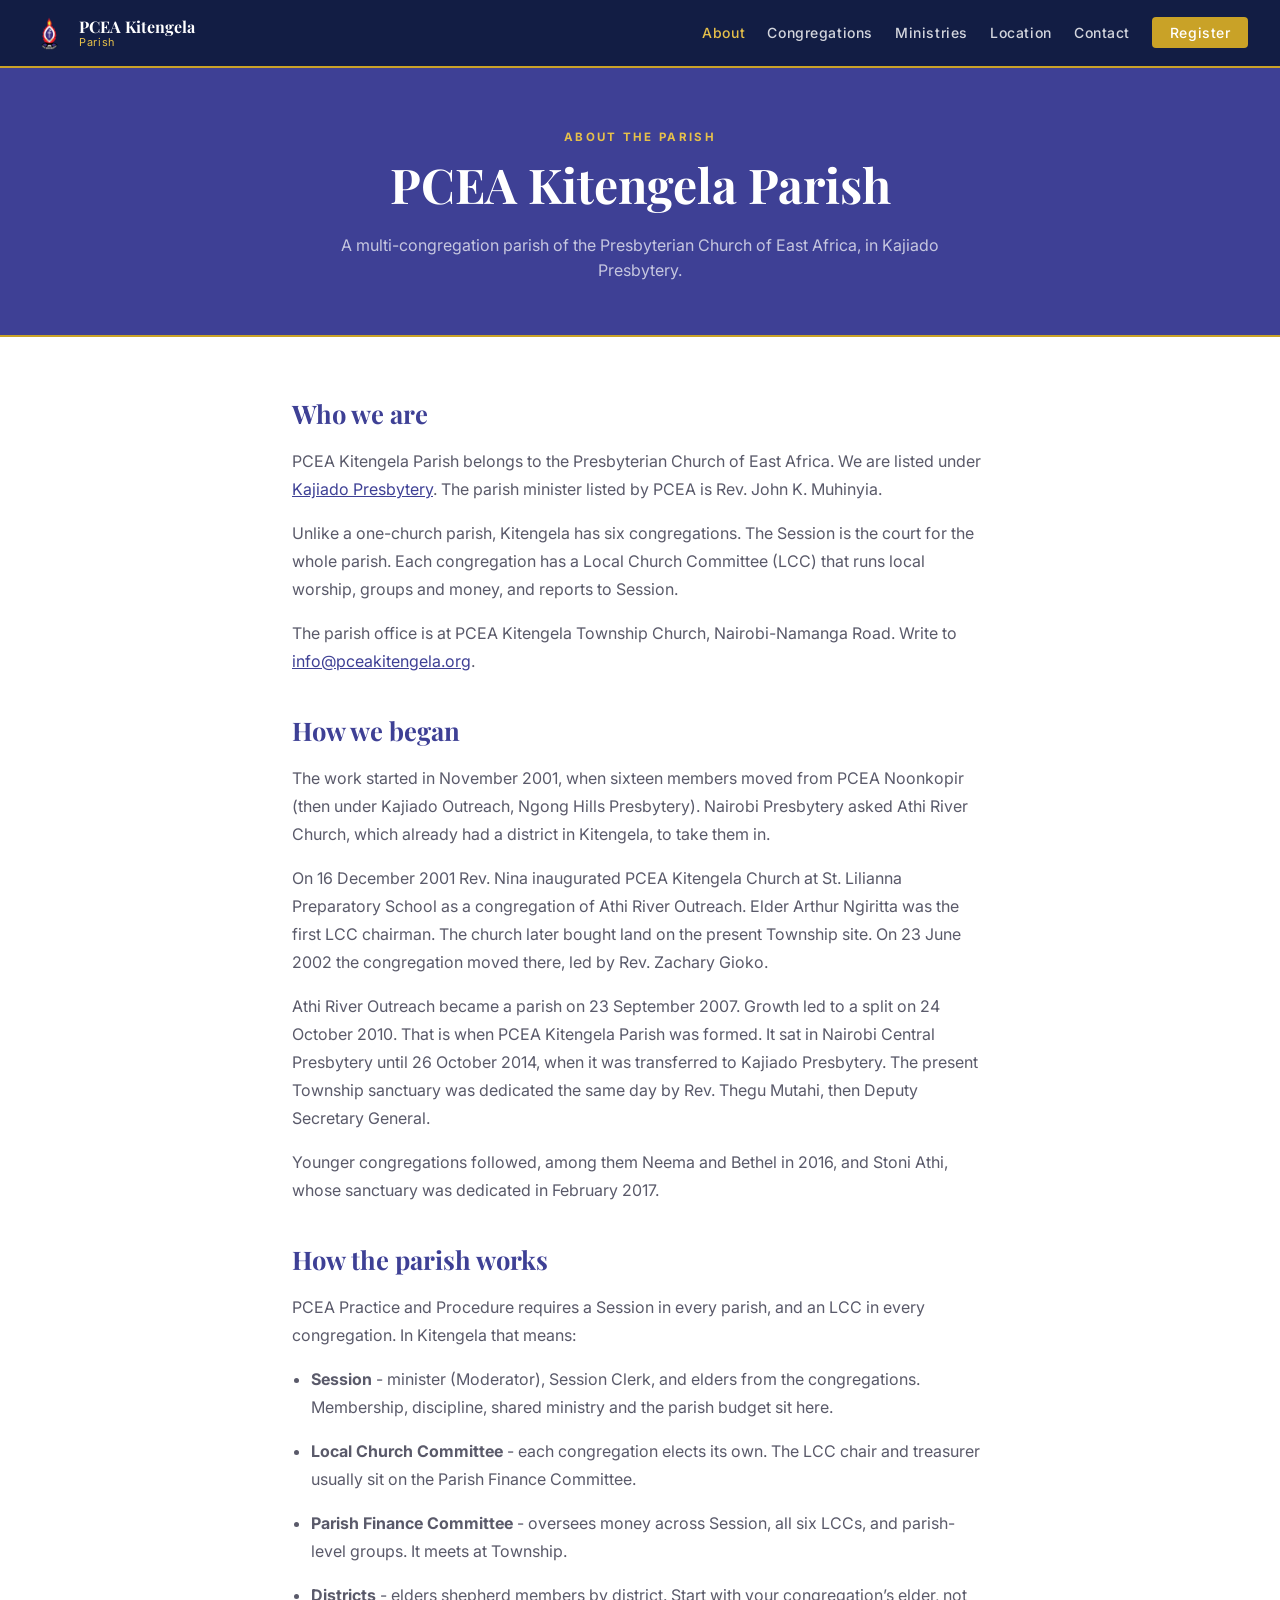
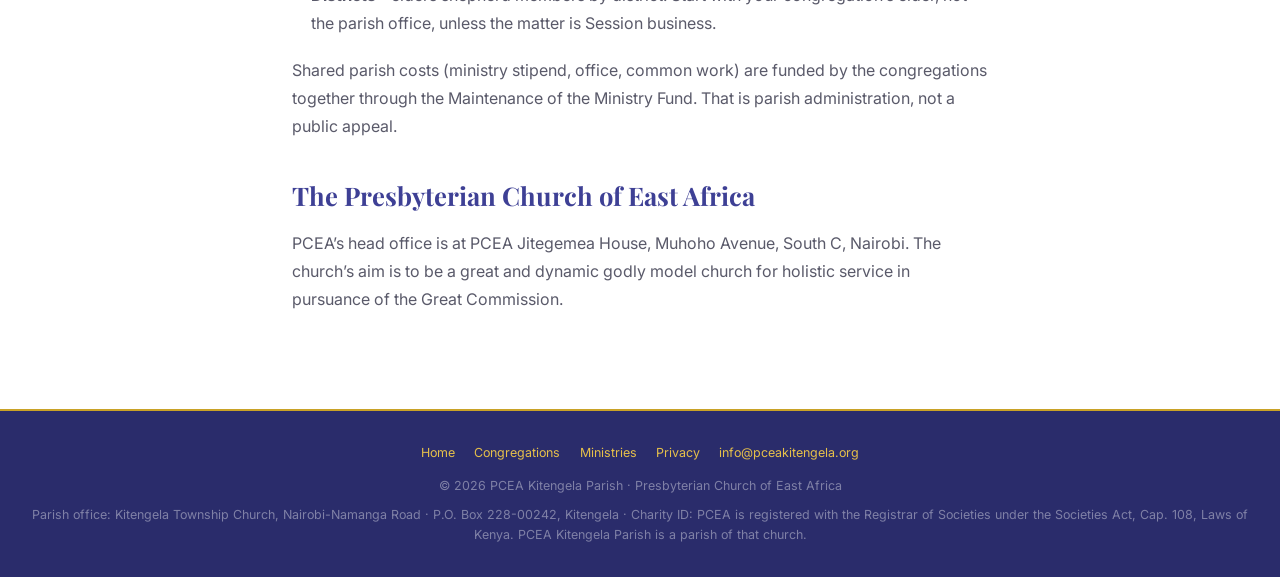
==== about.html @ ebb3dac0 "Add the official PCEA Kitengela Parish static site. The parish has six congregations; the Session an" ====
<!DOCTYPE html>
<html lang="en">
<head>
  <meta charset="UTF-8" />
  <meta name="viewport" content="width=device-width, initial-scale=1.0" />
  <title>About | PCEA Kitengela Parish</title>
  <meta name="description" content="History and organisation of PCEA Kitengela Parish, Kajiado Presbytery: six congregations, Session, and the parish office at Township Church." />
  <link rel="canonical" href="https://pceakitengela.org/about.html" />
  <link rel="icon" type="image/png" href="images/logo.png" />
  <link rel="preconnect" href="https://fonts.googleapis.com" />
  <link rel="preconnect" href="https://fonts.gstatic.com" crossorigin />
  <link href="https://fonts.googleapis.com/css2?family=Playfair+Display:wght@600;700;900&family=Inter:wght@300;400;500;600&display=swap" rel="stylesheet" />
  <link rel="stylesheet" href="styles.css" />
</head>
<body>

<nav>
  <a class="nav-brand" href="index.html">
    <img src="images/logo.png" alt="PCEA Kitengela Parish logo" />
    <span>PCEA Kitengela<small>Parish</small></span>
  </a>
  <ul class="nav-links" id="nav-links">
    <li><a href="about.html" aria-current="page">About</a></li>
    <li><a href="congregations.html">Congregations</a></li>
    <li><a href="ministries.html">Ministries</a></li>
    <li><a href="index.html#location">Location</a></li>
    <li><a href="index.html#contact">Contact</a></li>
    <li><a class="nav-cta" href="register.html">Register</a></li>
  </ul>
  <button class="nav-toggle" id="nav-toggle" aria-label="Toggle menu" aria-expanded="false">
    <span></span><span></span><span></span>
  </button>
</nav>

<header class="page-hero">
  <p class="section-label" style="color:var(--gold-lt);">About the parish</p>
  <h1>PCEA Kitengela Parish</h1>
  <p>A multi-congregation parish of the Presbyterian Church of East Africa, in Kajiado Presbytery.</p>
</header>

<article class="prose">
  <h2>Who we are</h2>
  <p>PCEA Kitengela Parish belongs to the Presbyterian Church of East Africa. We are listed under <a href="https://pcea.or.ke/pcea-nairobi-region-presbyteries/">Kajiado Presbytery</a>. The parish minister listed by PCEA is Rev. John K. Muhinyia.</p>
  <p>Unlike a one-church parish, Kitengela has six congregations. The Session is the court for the whole parish. Each congregation has a Local Church Committee (LCC) that runs local worship, groups and money, and reports to Session.</p>
  <p>The parish office is at PCEA Kitengela Township Church, Nairobi-Namanga Road. Write to <a href="mailto:info@pceakitengela.org">info@pceakitengela.org</a>.</p>

  <h2>How we began</h2>
  <p>The work started in November 2001, when sixteen members moved from PCEA Noonkopir (then under Kajiado Outreach, Ngong Hills Presbytery). Nairobi Presbytery asked Athi River Church, which already had a district in Kitengela, to take them in.</p>
  <p>On 16 December 2001 Rev. Nina inaugurated PCEA Kitengela Church at St. Lilianna Preparatory School as a congregation of Athi River Outreach. Elder Arthur Ngiritta was the first LCC chairman. The church later bought land on the present Township site. On 23 June 2002 the congregation moved there, led by Rev. Zachary Gioko.</p>
  <p>Athi River Outreach became a parish on 23 September 2007. Growth led to a split on 24 October 2010. That is when PCEA Kitengela Parish was formed. It sat in Nairobi Central Presbytery until 26 October 2014, when it was transferred to Kajiado Presbytery. The present Township sanctuary was dedicated the same day by Rev. Thegu Mutahi, then Deputy Secretary General.</p>
  <p>Younger congregations followed, among them Neema and Bethel in 2016, and Stoni Athi, whose sanctuary was dedicated in February 2017.</p>

  <h2>How the parish works</h2>
  <p>PCEA Practice and Procedure requires a Session in every parish, and an LCC in every congregation. In Kitengela that means:</p>
  <ul>
    <li><strong>Session</strong> - minister (Moderator), Session Clerk, and elders from the congregations. Membership, discipline, shared ministry and the parish budget sit here.</li>
    <li><strong>Local Church Committee</strong> - each congregation elects its own. The LCC chair and treasurer usually sit on the Parish Finance Committee.</li>
    <li><strong>Parish Finance Committee</strong> - oversees money across Session, all six LCCs, and parish-level groups. It meets at Township.</li>
    <li><strong>Districts</strong> - elders shepherd members by district. Start with your congregation’s elder, not the parish office, unless the matter is Session business.</li>
  </ul>
  <p>Shared parish costs (ministry stipend, office, common work) are funded by the congregations together through the Maintenance of the Ministry Fund. That is parish administration, not a public appeal.</p>

  <h2>The Presbyterian Church of East Africa</h2>
  <p>PCEA’s head office is at PCEA Jitegemea House, Muhoho Avenue, South C, Nairobi. The church’s aim is to be a great and dynamic godly model church for holistic service in pursuance of the Great Commission.</p>
</article>

<footer>
  <div class="footer-links">
    <a href="index.html">Home</a>
    <a href="congregations.html">Congregations</a>
    <a href="ministries.html">Ministries</a>
    <a href="privacy.html">Privacy</a>
    <a href="mailto:info@pceakitengela.org">info@pceakitengela.org</a>
  </div>
  <p>© <span id="copy-year"></span> PCEA Kitengela Parish · Presbyterian Church of East Africa</p>
  <p class="footer-legal">
    Parish office: Kitengela Township Church, Nairobi-Namanga Road ·
    P.O. Box 228-00242, Kitengela ·
    Charity ID: <span data-charity-id></span>
  </p>
</footer>

<script src="config.js"></script>
<script src="main.js"></script>
</body>
</html>
---- styles.css ----
*, *::before, *::after { box-sizing: border-box; margin: 0; padding: 0; }

:root {
  --navy:    #3E4095;
  --navy-dk: #2a2c6b;
  --gold:    #C9A227;
  --gold-lt: #E6C04A;
  --burgundy:#6B1A2B;
  --cream:   #F7F4EF;
  --white:   #ffffff;
  --text:    #222222;
  --muted:   #5a5a6a;
  --border:  rgba(201,146,42,0.25);
}

html { scroll-behavior: smooth; }
body {
  font-family: 'Inter', sans-serif;
  color: var(--text);
  background: var(--white);
  line-height: 1.6;
}

/* NAV */
nav {
  position: fixed; top: 0; left: 0; right: 0; z-index: 100;
  background: rgba(17,28,66,0.97);
  backdrop-filter: blur(8px);
  display: flex; align-items: center; justify-content: space-between;
  padding: 0 2rem;
  height: 68px;
  border-bottom: 2px solid var(--gold);
}
.nav-brand {
  display: flex;
  align-items: center;
  gap: 0.75rem;
  text-decoration: none;
}
.nav-brand img {
  height: 35px;
  width: 35px;
}
.nav-brand span {
  font-family: 'Playfair Display', serif;
  color: var(--white);
  font-size: 1rem;
  font-weight: 700;
  line-height: 1.2;
}
.nav-brand span small { display: block; font-size: 0.68rem; font-weight: 400; color: var(--gold-lt); font-family: 'Inter', sans-serif; letter-spacing: 0.06em; }
.nav-links { display: flex; gap: 1.4rem; list-style: none; align-items: center; }
.nav-links a { color: rgba(255,255,255,0.82); text-decoration: none; font-size: 0.875rem; font-weight: 500; letter-spacing: 0.04em; transition: color .2s; }
.nav-links a:hover, .nav-links a[aria-current="page"] { color: var(--gold-lt); }
.nav-cta {
  background: var(--gold);
  color: var(--white) !important;
  padding: 0.45rem 1.1rem;
  border-radius: 4px;
  font-weight: 600;
}
.nav-cta:hover { background: var(--gold-lt); color: var(--white) !important; }

.nav-toggle {
  display: none;
  flex-direction: column;
  justify-content: center;
  gap: 5px;
  width: 38px; height: 38px;
  background: none; border: none; cursor: pointer;
  padding: 8px;
}
.nav-toggle span {
  display: block;
  width: 100%; height: 2px;
  background: var(--white);
  border-radius: 2px;
  transition: transform .25s ease, opacity .25s ease;
}
.nav-toggle.active span:nth-child(1) { transform: translateY(7px) rotate(45deg); }
.nav-toggle.active span:nth-child(2) { opacity: 0; }
.nav-toggle.active span:nth-child(3) { transform: translateY(-7px) rotate(-45deg); }

/* HERO */
.hero {
  min-height: 100vh;
  background: linear-gradient(165deg, #1a1a4a 0%, #3E4095 52%, #1B2A5E 100%);
  display: flex; align-items: center; justify-content: center;
  text-align: center;
  padding: 8rem 2rem 4rem;
  position: relative;
  overflow: hidden;
}
.hero::before {
  content: '';
  position: absolute; inset: 0;
  background: radial-gradient(ellipse at 50% 20%, rgba(201,162,39,0.12), transparent 55%);
}
.hero-content { position: relative; max-width: 780px; }
.hero-logo {
  width: 40px;
  height: 40px;
  margin-right: 5px;
  animation: float 4s ease-in-out infinite;
}

@keyframes float { 0%,100%{transform:translateY(0)} 50%{transform:translateY(20px)} }
.hero-eyebrow {
  display: inline-block;
  color: var(--gold-lt);
  font-size: 0.75rem;
  font-weight: 600;
  letter-spacing: 0.18em;
  text-transform: uppercase;
  margin-bottom: 1rem;
  border: 1px solid rgba(201,146,42,0.4);
  padding: 0.3rem 1rem;
  border-radius: 20px;
}
.hero h1 {
  font-family: 'Playfair Display', serif;
  color: var(--white);
  font-size: clamp(2.4rem, 5vw, 4rem);
  font-weight: 900;
  line-height: 1.15;
  margin-bottom: 0.5rem;
}
.hero h1 span { color: var(--gold-lt); }
.hero-sub {
  color: rgba(255,255,255,0.65);
  font-size: 1rem;
  margin-bottom: 2.5rem;
  letter-spacing: 0.03em;
}
.hero-buttons { display: flex; gap: 1rem; justify-content: center; flex-wrap: wrap; }
.btn-primary {
  background: var(--gold);
  color: var(--white);
  padding: 0.85rem 2rem;
  border-radius: 4px;
  text-decoration: none;
  font-weight: 600;
  font-size: 0.95rem;
  transition: background .2s, transform .15s;
  border: none; cursor: pointer;
  display: inline-block;
}
.btn-primary:hover { background: var(--gold-lt); transform: translateY(-2px); }
.btn-primary:disabled {
  opacity: 0.65;
  cursor: wait;
  transform: none;
}
.btn-outline {
  border: 2px solid rgba(255,255,255,0.35);
  color: var(--white);
  padding: 0.85rem 2rem;
  border-radius: 4px;
  text-decoration: none;
  font-weight: 500;
  font-size: 0.95rem;
  transition: border-color .2s, transform .15s;
  display: inline-block;
}
.btn-outline:hover { border-color: var(--gold-lt); transform: translateY(-2px); }
.scroll-cue {
  position: absolute; bottom: 2rem; left: 50%; transform: translateX(-50%);
  display: flex; flex-direction: column; align-items: center; gap: 0.4rem;
  color: rgba(255,255,255,0.4); font-size: 0.7rem; letter-spacing: 0.12em; text-transform: uppercase;
  animation: bounce 2s infinite;
}
.scroll-cue svg { width: 20px; opacity: 0.5; }
@keyframes bounce { 0%,100%{transform:translateX(-50%) translateY(0)} 50%{transform:translateX(-50%) translateY(6px)} }

/* SHARED SECTION CHROME */
.section-label {
  text-align: center;
  color: var(--gold);
  font-size: 0.72rem;
  font-weight: 700;
  letter-spacing: 0.2em;
  text-transform: uppercase;
  margin-bottom: 0.6rem;
}
.section-title {
  text-align: center;
  font-family: 'Playfair Display', serif;
  font-size: clamp(1.8rem, 3vw, 2.5rem);
  font-weight: 700;
  color: var(--navy);
  margin-bottom: 0.75rem;
}
.section-divider {
  display: block; width: 60px; height: 3px;
  background: linear-gradient(90deg, var(--gold), var(--burgundy));
  margin: 0 auto 3rem;
  border-radius: 2px;
}
.section-intro {
  max-width: 720px;
  margin: -1.5rem auto 2.5rem;
  text-align: center;
  color: var(--muted);
  font-size: 1.02rem;
  line-height: 1.7;
}

/* MISSION */
#mission {
  background: var(--white);
  padding: 5rem 2rem;
}
.mission-quote {
  max-width: 800px;
  margin: 0 auto 2.5rem;
  text-align: center;
  font-family: 'Playfair Display', serif;
  font-size: clamp(1.25rem, 2.4vw, 1.7rem);
  line-height: 1.45;
  color: var(--navy);
}
.mission-grid {
  display: grid;
  grid-template-columns: repeat(auto-fit, minmax(240px, 1fr));
  gap: 1.5rem;
  max-width: 960px;
  margin: 0 auto;
}
.mission-card {
  background: var(--cream);
  border-radius: 8px;
  padding: 1.6rem;
  border-top: 3px solid var(--gold);
}
.mission-card h3 {
  font-family: 'Playfair Display', serif;
  color: var(--navy);
  margin-bottom: 0.5rem;
  font-size: 1.15rem;
}
.mission-card p { color: var(--muted); font-size: 0.92rem; }

/* ORGANISATION / TRANSPARENCY */
#organisation {
  background: var(--cream);
  padding: 5rem 2rem;
}
.org-box {
  max-width: 960px;
  margin: 0 auto;
  background: var(--white);
  border: 2px solid var(--gold);
  border-radius: 10px;
  padding: 2rem;
  box-shadow: 0 8px 32px rgba(27,42,94,0.08);
}
.org-table {
  width: 100%;
  border-collapse: collapse;
}
.org-table th, .org-table td {
  text-align: left;
  padding: 0.7rem 0.4rem;
  border-bottom: 1px solid var(--border);
  vertical-align: top;
  font-size: 0.95rem;
}
.org-table th {
  width: 38%;
  color: var(--navy);
  font-weight: 600;
}
.org-table td { color: var(--text); }
.org-table tr:last-child th, .org-table tr:last-child td { border-bottom: none; }
.org-note {
  margin-top: 1.2rem;
  color: var(--muted);
  font-size: 0.88rem;
  line-height: 1.6;
}
.charity-highlight {
  background: rgba(201,146,42,0.12);
}
.charity-highlight td, .charity-highlight th {
  font-size: 1rem;
}

/* SERVICES */
#services {
  background: var(--cream);
  padding: 5rem 2rem;
}
#services.alt { background: var(--white); }
.services-grid {
  display: grid;
  grid-template-columns: repeat(auto-fit, minmax(280px, 1fr));
  gap: 1.5rem;
  max-width: 960px;
  margin: 0 auto;
}
.service-card {
  background: var(--white);
  border-radius: 8px;
  padding: 2rem;
  border-left: 4px solid var(--gold);
  box-shadow: 0 2px 16px rgba(27,42,94,0.08);
  transition: transform .2s, box-shadow .2s;
}
#services.alt .service-card { background: var(--cream); }
.service-card:nth-child(2) { border-left-color: var(--navy); }
.service-card:nth-child(3) { border-left-color: var(--burgundy); }
.service-card:hover { transform: translateY(-4px); box-shadow: 0 8px 32px rgba(27,42,94,0.15); }
.service-badge {
  display: inline-block;
  font-size: 0.65rem; font-weight: 700; letter-spacing: 0.14em;
  text-transform: uppercase; padding: 0.25rem 0.7rem;
  border-radius: 20px; margin-bottom: 1rem;
  background: rgba(201,146,42,0.12); color: var(--gold);
}
.service-card:nth-child(2) .service-badge { background: rgba(27,42,94,0.1); color: var(--navy); }
.service-card:nth-child(3) .service-badge { background: rgba(107,26,43,0.1); color: var(--burgundy); }
.service-card h3 { font-family: 'Playfair Display', serif; font-size: 1.25rem; color: var(--navy); margin-bottom: 0.4rem; }
.service-time { font-size: 1.5rem; font-weight: 700; color: var(--navy-dk); letter-spacing: -0.01em; }
.service-time span { font-size: 0.85rem; font-weight: 400; color: var(--muted); }
.service-desc { margin-top: 0.6rem; color: var(--muted); font-size: 0.88rem; line-height: 1.5; }

/* MINISTRIES */
#ministries {
  background: var(--white);
  padding: 5rem 2rem;
}
.ministry-grid {
  display: grid;
  grid-template-columns: repeat(auto-fit, minmax(260px, 1fr));
  gap: 1.25rem;
  max-width: 960px;
  margin: 0 auto;
}
.ministry-card {
  border: 1px solid var(--border);
  border-radius: 8px;
  padding: 1.5rem;
}
.ministry-card h3 {
  font-family: 'Playfair Display', serif;
  color: var(--navy);
  margin-bottom: 0.5rem;
  font-size: 1.1rem;
}
.ministry-card p { color: var(--muted); font-size: 0.9rem; }

/* CONGREGATIONS */
.cong-grid {
  display: grid;
  grid-template-columns: repeat(auto-fit, minmax(280px, 1fr));
  gap: 1.25rem;
  max-width: 1040px;
  margin: 0 auto;
}
.cong-card {
  background: var(--white);
  border: 1px solid var(--border);
  border-radius: 8px;
  padding: 1.6rem;
  text-decoration: none;
  display: block;
  transition: transform .2s, box-shadow .2s;
}
.cong-card:hover { transform: translateY(-3px); box-shadow: 0 8px 24px rgba(62,64,149,0.12); }
.cong-card.featured { border-top: 3px solid var(--gold); }
.cong-card h3 {
  font-family: 'Playfair Display', serif;
  color: var(--navy);
  font-size: 1.2rem;
  margin-bottom: 0.4rem;
}
.cong-card .cong-meta {
  color: var(--gold);
  font-size: 0.72rem;
  font-weight: 700;
  letter-spacing: 0.1em;
  text-transform: uppercase;
  margin-bottom: 0.6rem;
}
.cong-card p { color: var(--muted); font-size: 0.9rem; line-height: 1.55; }
.cong-card .cong-link {
  display: inline-block;
  margin-top: 0.8rem;
  color: var(--navy);
  font-size: 0.85rem;
  font-weight: 600;
}
.center-cta { text-align: center; margin-top: 2.2rem; }
.btn-navy {
  background: var(--navy);
  color: var(--white);
  padding: 0.75rem 1.6rem;
  border-radius: 4px;
  text-decoration: none;
  font-weight: 600;
  display: inline-block;
}
.btn-navy:hover { background: var(--navy-dk); }

/* LOCATION */
#location {
  background: var(--white);
  padding: 5rem 2rem;
}
#location.on-cream { background: var(--cream); }
.location-inner {
  max-width: 960px; margin: 0 auto;
  display: grid; grid-template-columns: 1fr 1fr; gap: 4rem; align-items: center;
}
.location-text p { color: var(--muted); margin-bottom: 1.2rem; line-height: 1.7; }
.location-detail {
  display: flex; align-items: flex-start; gap: 0.8rem;
  padding: 1rem;
  border: 1px solid var(--border);
  border-radius: 6px;
  margin-bottom: 1rem;
  background: var(--white);
}
.location-detail svg { width: 22px; height: 22px; flex-shrink: 0; color: var(--gold); margin-top: 2px; }
.location-detail strong { display: block; color: var(--navy); font-size: 0.9rem; margin-bottom: 0.2rem; }
.location-detail span { color: var(--muted); font-size: 0.875rem; }
.map-frame {
  border-radius: 10px;
  overflow: hidden;
  min-height: 320px;
  border: 2px solid var(--border);
  background: var(--navy-dk);
}
.map-frame iframe {
  width: 100%;
  height: 360px;
  border: 0;
  display: block;
}

/* YOUTUBE */
#media {
  background: var(--navy-dk);
  padding: 5rem 2rem;
}
#media .section-label { color: var(--gold-lt); }
#media .section-title { color: var(--white); }
#media .section-intro { color: rgba(255,255,255,0.65); }
.youtube-embed {
  max-width: 800px; margin: 0 auto;
  border-radius: 10px; overflow: hidden;
  box-shadow: 0 16px 64px rgba(0,0,0,0.5);
  border: 2px solid rgba(201,146,42,0.3);
  position: relative;
}
.youtube-embed iframe {
  width: 100%; aspect-ratio: 16/9;
  display: block; border: none;
}

/* CONTACT */
#contact {
  background: var(--navy);
  padding: 4rem 2rem;
}
#contact .section-label { color: rgba(201,146,42,0.8); }
#contact .section-title { color: var(--white); }
.contact-grid {
  display: grid; grid-template-columns: repeat(auto-fit, minmax(220px, 1fr));
  gap: 1.5rem; max-width: 800px; margin: 0 auto;
}
.contact-card {
  background: rgba(255,255,255,0.06);
  border: 1px solid rgba(255,255,255,0.1);
  border-radius: 8px;
  padding: 1.5rem;
  text-align: center;
  transition: background .2s;
}
.contact-card:hover { background: rgba(255,255,255,0.1); }
.contact-card svg { width: 28px; color: var(--gold-lt); margin-bottom: 0.7rem; }
.contact-card strong { display: block; color: rgba(255,255,255,0.5); font-size: 0.7rem; letter-spacing: 0.14em; text-transform: uppercase; margin-bottom: 0.4rem; }
.contact-card a, .contact-card p { color: var(--white); text-decoration: none; font-size: 0.95rem; }
.contact-card a:hover { color: var(--gold-lt); }
.contact-card a + a { display: block; margin-top: 0.25rem; }

/* INNER PAGES */
.page-hero {
  background: var(--navy);
  padding: 8rem 2rem 3.2rem;
  text-align: center;
  border-bottom: 2px solid var(--gold);
}
.page-hero h1 {
  font-family: 'Playfair Display', serif;
  color: var(--white);
  font-size: clamp(2rem, 4vw, 3rem);
  margin-bottom: 0.6rem;
}
.page-hero p {
  color: rgba(255,255,255,0.7);
  max-width: 640px;
  margin: 0 auto;
}
.prose {
  max-width: 760px;
  margin: 0 auto;
  padding: 3.5rem 2rem 5rem;
}
.prose h2 {
  font-family: 'Playfair Display', serif;
  color: var(--navy);
  font-size: 1.6rem;
  margin: 2.2rem 0 0.8rem;
}
.prose h2:first-child { margin-top: 0; }
.prose p, .prose li { color: var(--muted); margin-bottom: 1rem; line-height: 1.75; }
.prose ul { padding-left: 1.2rem; margin-bottom: 1.2rem; }
.prose a { color: var(--navy); }

/* FORM */
.form-wrap {
  max-width: 640px;
  margin: 0 auto;
  padding: 0 2rem 5rem;
}
.form-card {
  background: var(--cream);
  border-radius: 10px;
  padding: 2rem;
  border: 1px solid var(--border);
}
.form-card label {
  display: block;
  font-size: 0.82rem;
  font-weight: 600;
  color: var(--navy);
  margin-bottom: 0.35rem;
}
.form-card input, .form-card textarea, .form-card select {
  width: 100%;
  padding: 0.7rem 0.8rem;
  border: 1px solid var(--border);
  border-radius: 4px;
  margin-bottom: 1rem;
  font-family: inherit;
  font-size: 0.95rem;
  background: var(--white);
}
.form-card textarea { min-height: 120px; resize: vertical; }
.form-help { color: var(--muted); font-size: 0.88rem; margin-top: 1rem; }
.form-status { margin-top: 0.85rem; font-size: 0.92rem; line-height: 1.5; min-height: 1.4em; }
.form-status.ok { color: #1b5e20; }
.form-status.err { color: #8b1e1e; }
.hp-field {
  position: absolute;
  left: -10000px;
  width: 1px;
  height: 1px;
  overflow: hidden;
}

/* FOOTER */
footer {
  background: var(--navy-dk);
  border-top: 2px solid var(--gold);
  padding: 2rem;
  text-align: center;
  color: rgba(255,255,255,0.4);
  font-size: 0.78rem;
}
footer a { color: var(--gold-lt); text-decoration: none; }
.footer-links {
  display: flex;
  gap: 1.2rem;
  justify-content: center;
  flex-wrap: wrap;
  margin-bottom: 0.8rem;
}
.footer-legal { margin-top: 0.6rem; line-height: 1.6; }

@media (max-width: 900px) {
  .nav-links { gap: 0.9rem; }
  .nav-links a { font-size: 0.8rem; }
}

@media (max-width: 768px) {
  nav { padding: 0 1rem; }
  .nav-toggle { display: flex; }
  .nav-links {
    position: absolute;
    top: 68px; left: 0; right: 0;
    background: rgba(17,28,66,0.98);
    flex-direction: column;
    align-items: stretch;
    gap: 0;
    max-height: 0;
    overflow: hidden;
    transition: max-height .3s ease;
    border-bottom: 2px solid var(--gold);
  }
  .nav-links.open { max-height: 560px; }
  .nav-links li { width: 100%; }
  .nav-links a {
    display: block;
    padding: 1rem 2rem;
    border-bottom: 1px solid rgba(255,255,255,0.08);
    font-size: 0.9rem;
  }
  .nav-cta { margin: 0.6rem 2rem 1rem; text-align: center; }
  .location-inner { grid-template-columns: 1fr; gap: 2rem; }
  .org-table th { width: 42%; }
}
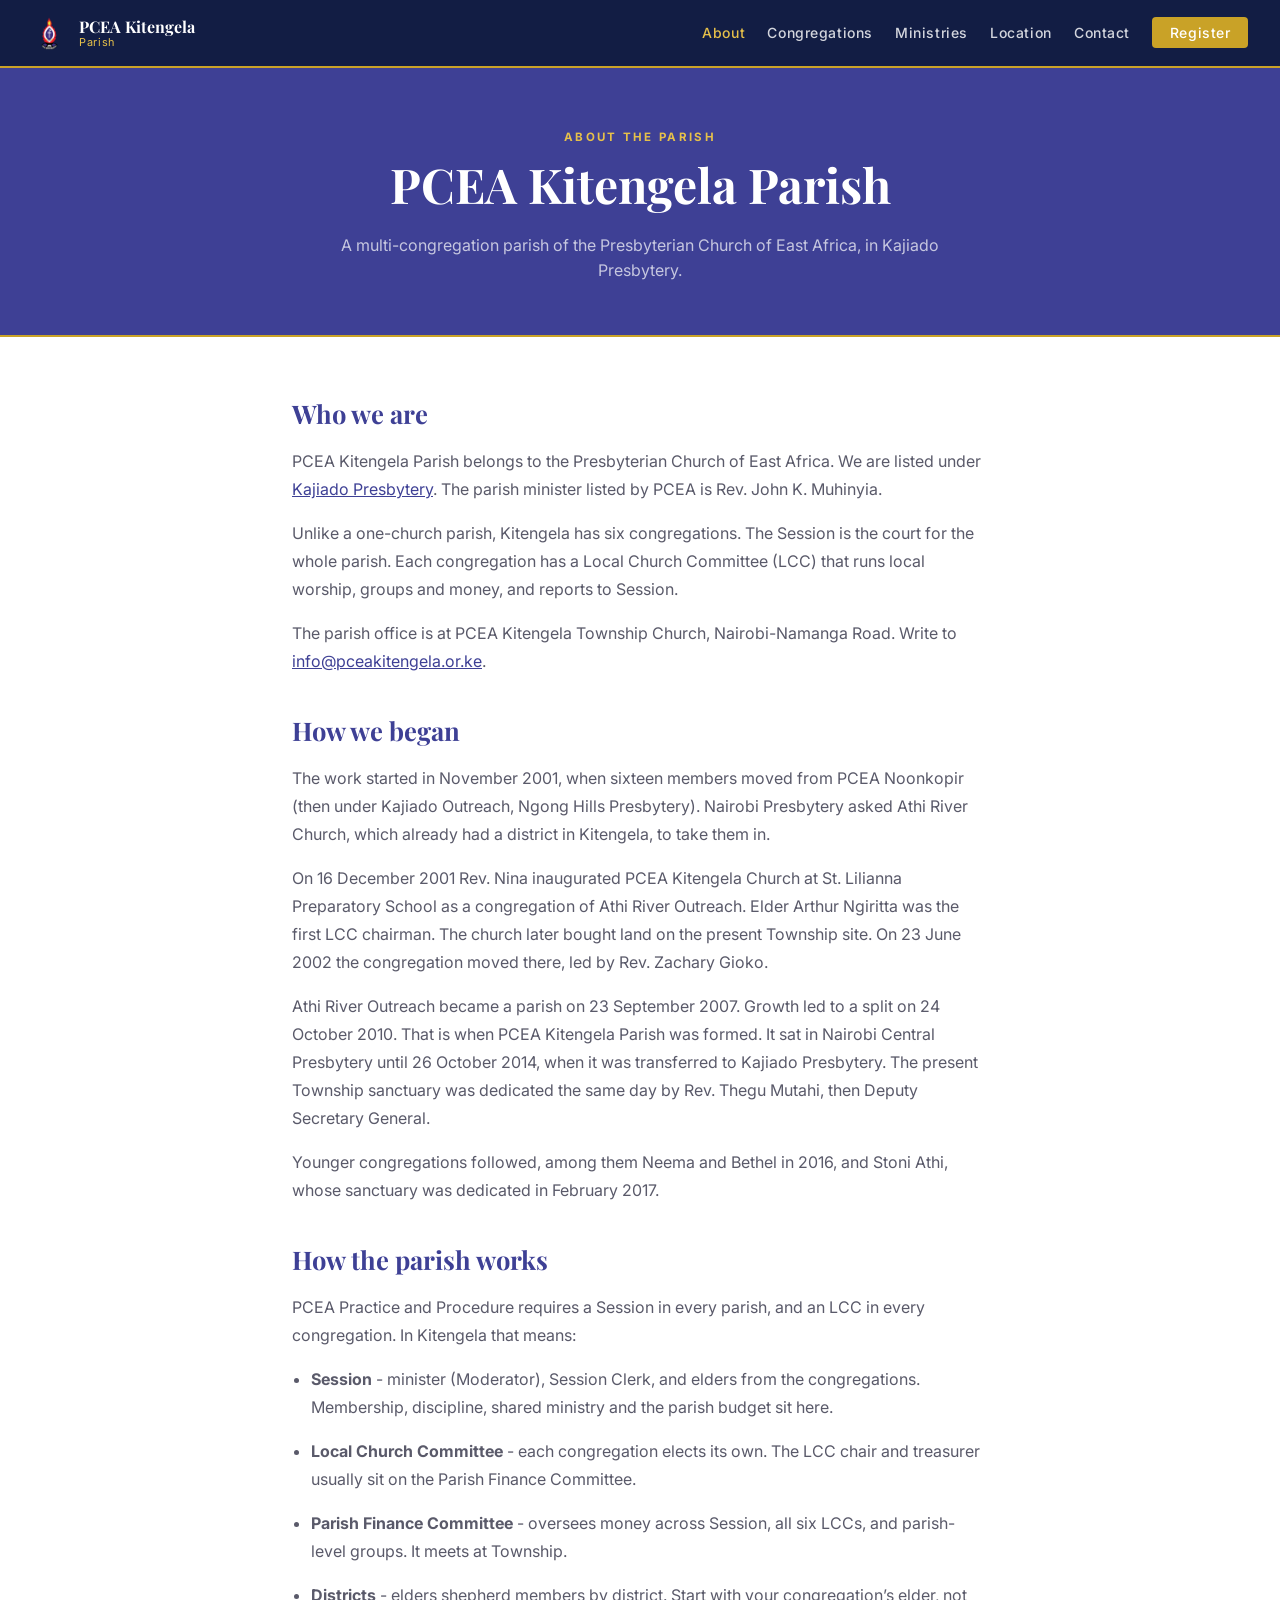
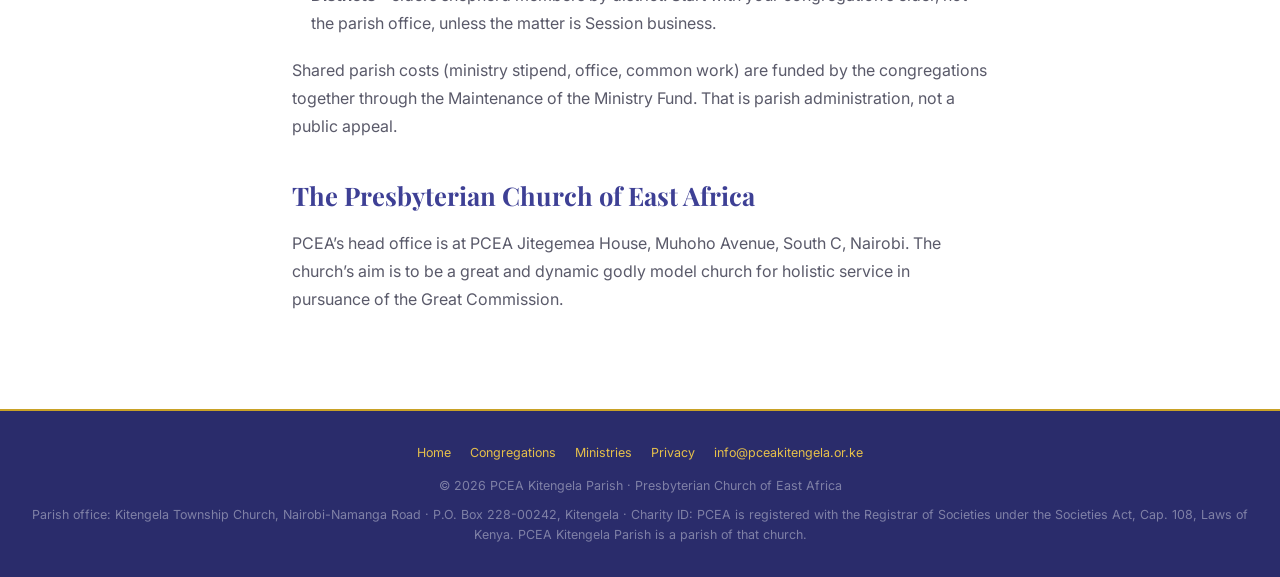
==== commit ad517cfd: "Use pceakitengela.or.ke as the official parish domain. Co-authored-by: Cursor <cursoragent@cursor.co" ====
--- a/about.html
+++ b/about.html
@@ -5,7 +5,7 @@
   <meta name="viewport" content="width=device-width, initial-scale=1.0" />
   <title>About | PCEA Kitengela Parish</title>
   <meta name="description" content="History and organisation of PCEA Kitengela Parish, Kajiado Presbytery: six congregations, Session, and the parish office at Township Church." />
-  <link rel="canonical" href="https://pceakitengela.org/about.html" />
+  <link rel="canonical" href="https://pceakitengela.or.ke/about.html" />
   <link rel="icon" type="image/png" href="images/logo.png" />
   <link rel="preconnect" href="https://fonts.googleapis.com" />
   <link rel="preconnect" href="https://fonts.gstatic.com" crossorigin />
@@ -42,7 +42,7 @@
   <h2>Who we are</h2>
   <p>PCEA Kitengela Parish belongs to the Presbyterian Church of East Africa. We are listed under <a href="https://pcea.or.ke/pcea-nairobi-region-presbyteries/">Kajiado Presbytery</a>. The parish minister listed by PCEA is Rev. John K. Muhinyia.</p>
   <p>Unlike a one-church parish, Kitengela has six congregations. The Session is the court for the whole parish. Each congregation has a Local Church Committee (LCC) that runs local worship, groups and money, and reports to Session.</p>
-  <p>The parish office is at PCEA Kitengela Township Church, Nairobi-Namanga Road. Write to <a href="mailto:info@pceakitengela.org">info@pceakitengela.org</a>.</p>
+  <p>The parish office is at PCEA Kitengela Township Church, Nairobi-Namanga Road. Write to <a href="mailto:info@pceakitengela.or.ke">info@pceakitengela.or.ke</a>.</p>
 
   <h2>How we began</h2>
   <p>The work started in November 2001, when sixteen members moved from PCEA Noonkopir (then under Kajiado Outreach, Ngong Hills Presbytery). Nairobi Presbytery asked Athi River Church, which already had a district in Kitengela, to take them in.</p>
@@ -70,7 +70,7 @@
     <a href="congregations.html">Congregations</a>
     <a href="ministries.html">Ministries</a>
     <a href="privacy.html">Privacy</a>
-    <a href="mailto:info@pceakitengela.org">info@pceakitengela.org</a>
+    <a href="mailto:info@pceakitengela.or.ke">info@pceakitengela.or.ke</a>
   </div>
   <p>© <span id="copy-year"></span> PCEA Kitengela Parish · Presbyterian Church of East Africa</p>
   <p class="footer-legal">
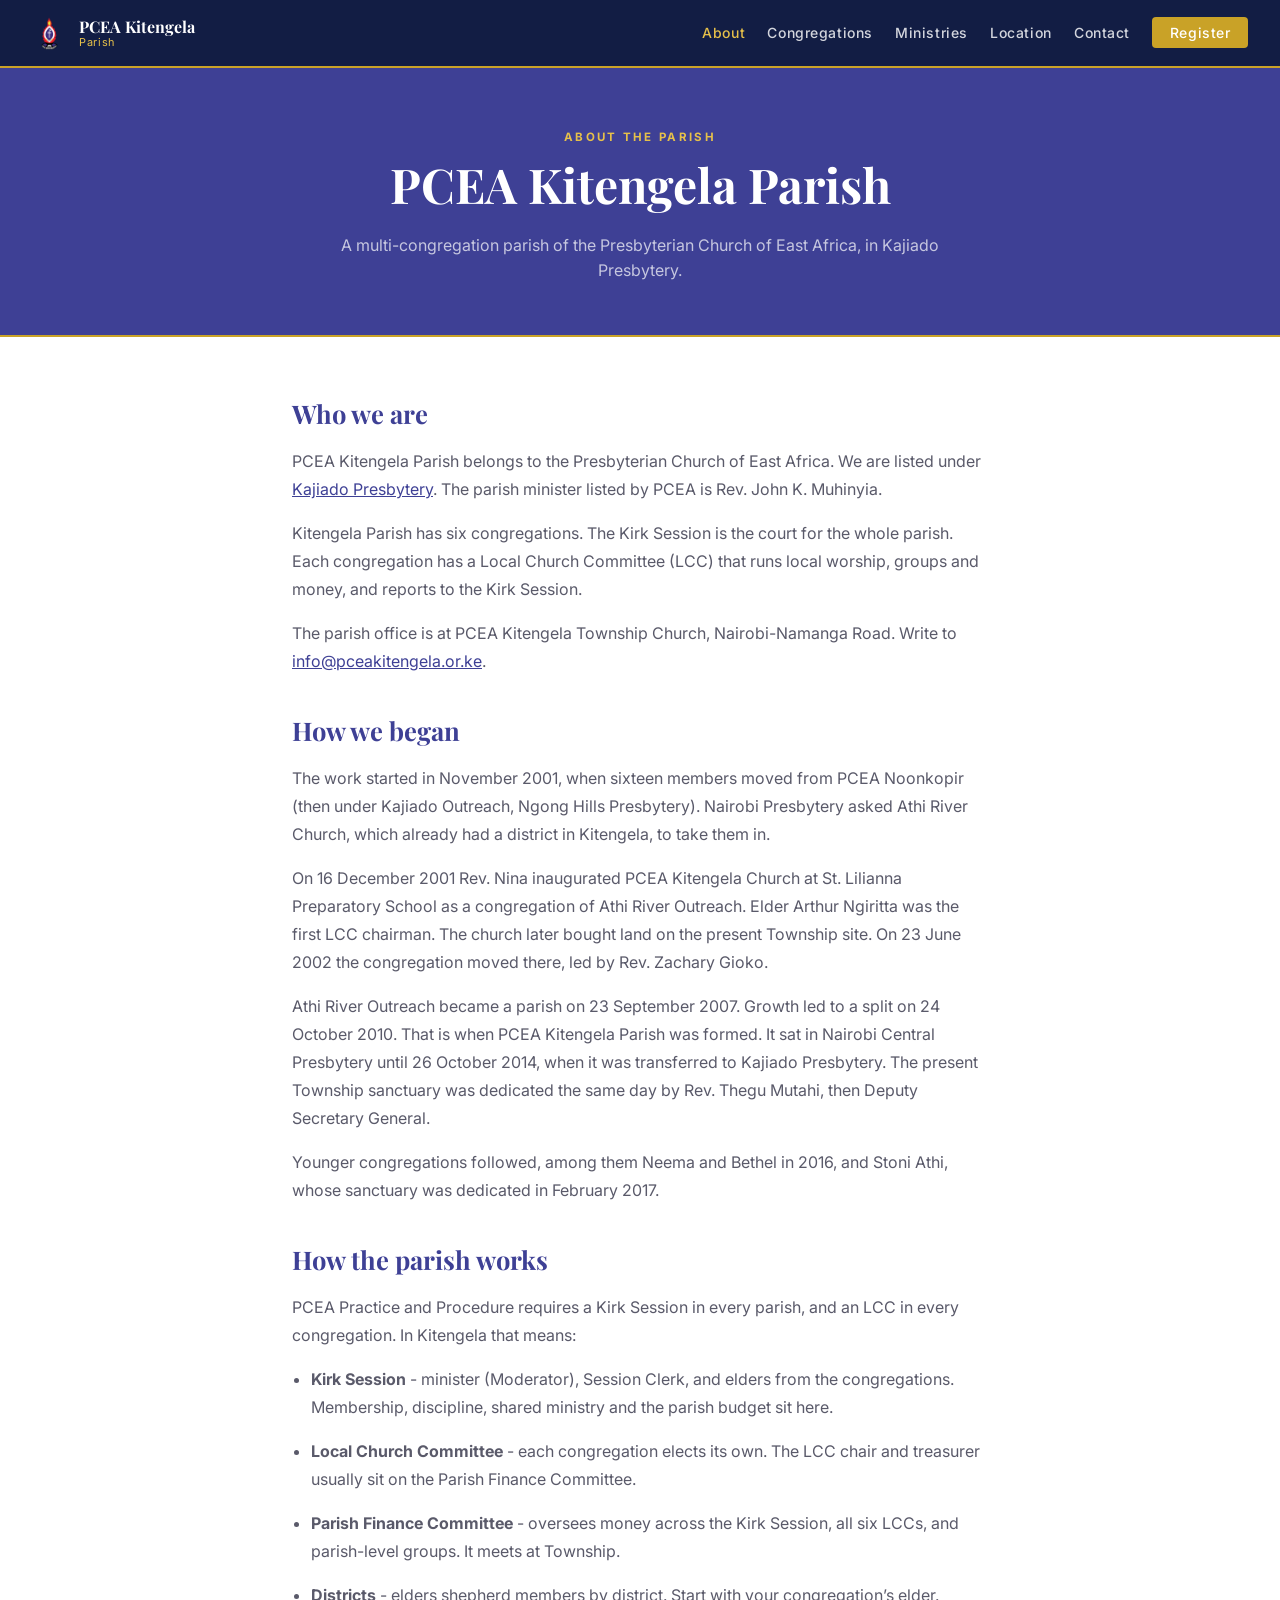
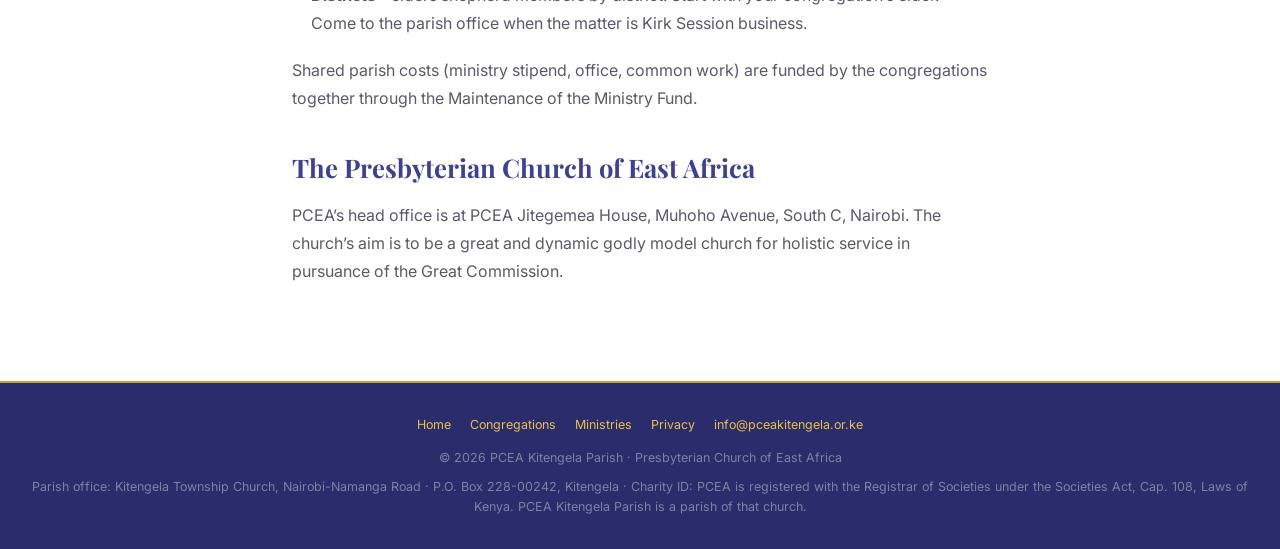
==== commit 83c4e252: "Say Kirk Session, and drop contrast phrasing on the parish. Co-authored-by: Cursor <cursoragent@curs" ====
--- a/about.html
+++ b/about.html
@@ -4,7 +4,7 @@
   <meta charset="UTF-8" />
   <meta name="viewport" content="width=device-width, initial-scale=1.0" />
   <title>About | PCEA Kitengela Parish</title>
-  <meta name="description" content="History and organisation of PCEA Kitengela Parish, Kajiado Presbytery: six congregations, Session, and the parish office at Township Church." />
+  <meta name="description" content="History and organisation of PCEA Kitengela Parish, Kajiado Presbytery: six congregations, Kirk Session, and the parish office at Township Church." />
   <link rel="canonical" href="https://pceakitengela.or.ke/about.html" />
   <link rel="icon" type="image/png" href="images/logo.png" />
   <link rel="preconnect" href="https://fonts.googleapis.com" />
@@ -41,7 +41,7 @@
 <article class="prose">
   <h2>Who we are</h2>
   <p>PCEA Kitengela Parish belongs to the Presbyterian Church of East Africa. We are listed under <a href="https://pcea.or.ke/pcea-nairobi-region-presbyteries/">Kajiado Presbytery</a>. The parish minister listed by PCEA is Rev. John K. Muhinyia.</p>
-  <p>Unlike a one-church parish, Kitengela has six congregations. The Session is the court for the whole parish. Each congregation has a Local Church Committee (LCC) that runs local worship, groups and money, and reports to Session.</p>
+  <p>Kitengela Parish has six congregations. The Kirk Session is the court for the whole parish. Each congregation has a Local Church Committee (LCC) that runs local worship, groups and money, and reports to the Kirk Session.</p>
   <p>The parish office is at PCEA Kitengela Township Church, Nairobi-Namanga Road. Write to <a href="mailto:info@pceakitengela.or.ke">info@pceakitengela.or.ke</a>.</p>
 
   <h2>How we began</h2>
@@ -51,14 +51,14 @@
   <p>Younger congregations followed, among them Neema and Bethel in 2016, and Stoni Athi, whose sanctuary was dedicated in February 2017.</p>
 
   <h2>How the parish works</h2>
-  <p>PCEA Practice and Procedure requires a Session in every parish, and an LCC in every congregation. In Kitengela that means:</p>
+  <p>PCEA Practice and Procedure requires a Kirk Session in every parish, and an LCC in every congregation. In Kitengela that means:</p>
   <ul>
-    <li><strong>Session</strong> - minister (Moderator), Session Clerk, and elders from the congregations. Membership, discipline, shared ministry and the parish budget sit here.</li>
+    <li><strong>Kirk Session</strong> - minister (Moderator), Session Clerk, and elders from the congregations. Membership, discipline, shared ministry and the parish budget sit here.</li>
     <li><strong>Local Church Committee</strong> - each congregation elects its own. The LCC chair and treasurer usually sit on the Parish Finance Committee.</li>
-    <li><strong>Parish Finance Committee</strong> - oversees money across Session, all six LCCs, and parish-level groups. It meets at Township.</li>
-    <li><strong>Districts</strong> - elders shepherd members by district. Start with your congregation’s elder, not the parish office, unless the matter is Session business.</li>
+    <li><strong>Parish Finance Committee</strong> - oversees money across the Kirk Session, all six LCCs, and parish-level groups. It meets at Township.</li>
+    <li><strong>Districts</strong> - elders shepherd members by district. Start with your congregation’s elder. Come to the parish office when the matter is Kirk Session business.</li>
   </ul>
-  <p>Shared parish costs (ministry stipend, office, common work) are funded by the congregations together through the Maintenance of the Ministry Fund. That is parish administration, not a public appeal.</p>
+  <p>Shared parish costs (ministry stipend, office, common work) are funded by the congregations together through the Maintenance of the Ministry Fund.</p>
 
   <h2>The Presbyterian Church of East Africa</h2>
   <p>PCEA’s head office is at PCEA Jitegemea House, Muhoho Avenue, South C, Nairobi. The church’s aim is to be a great and dynamic godly model church for holistic service in pursuance of the Great Commission.</p>
